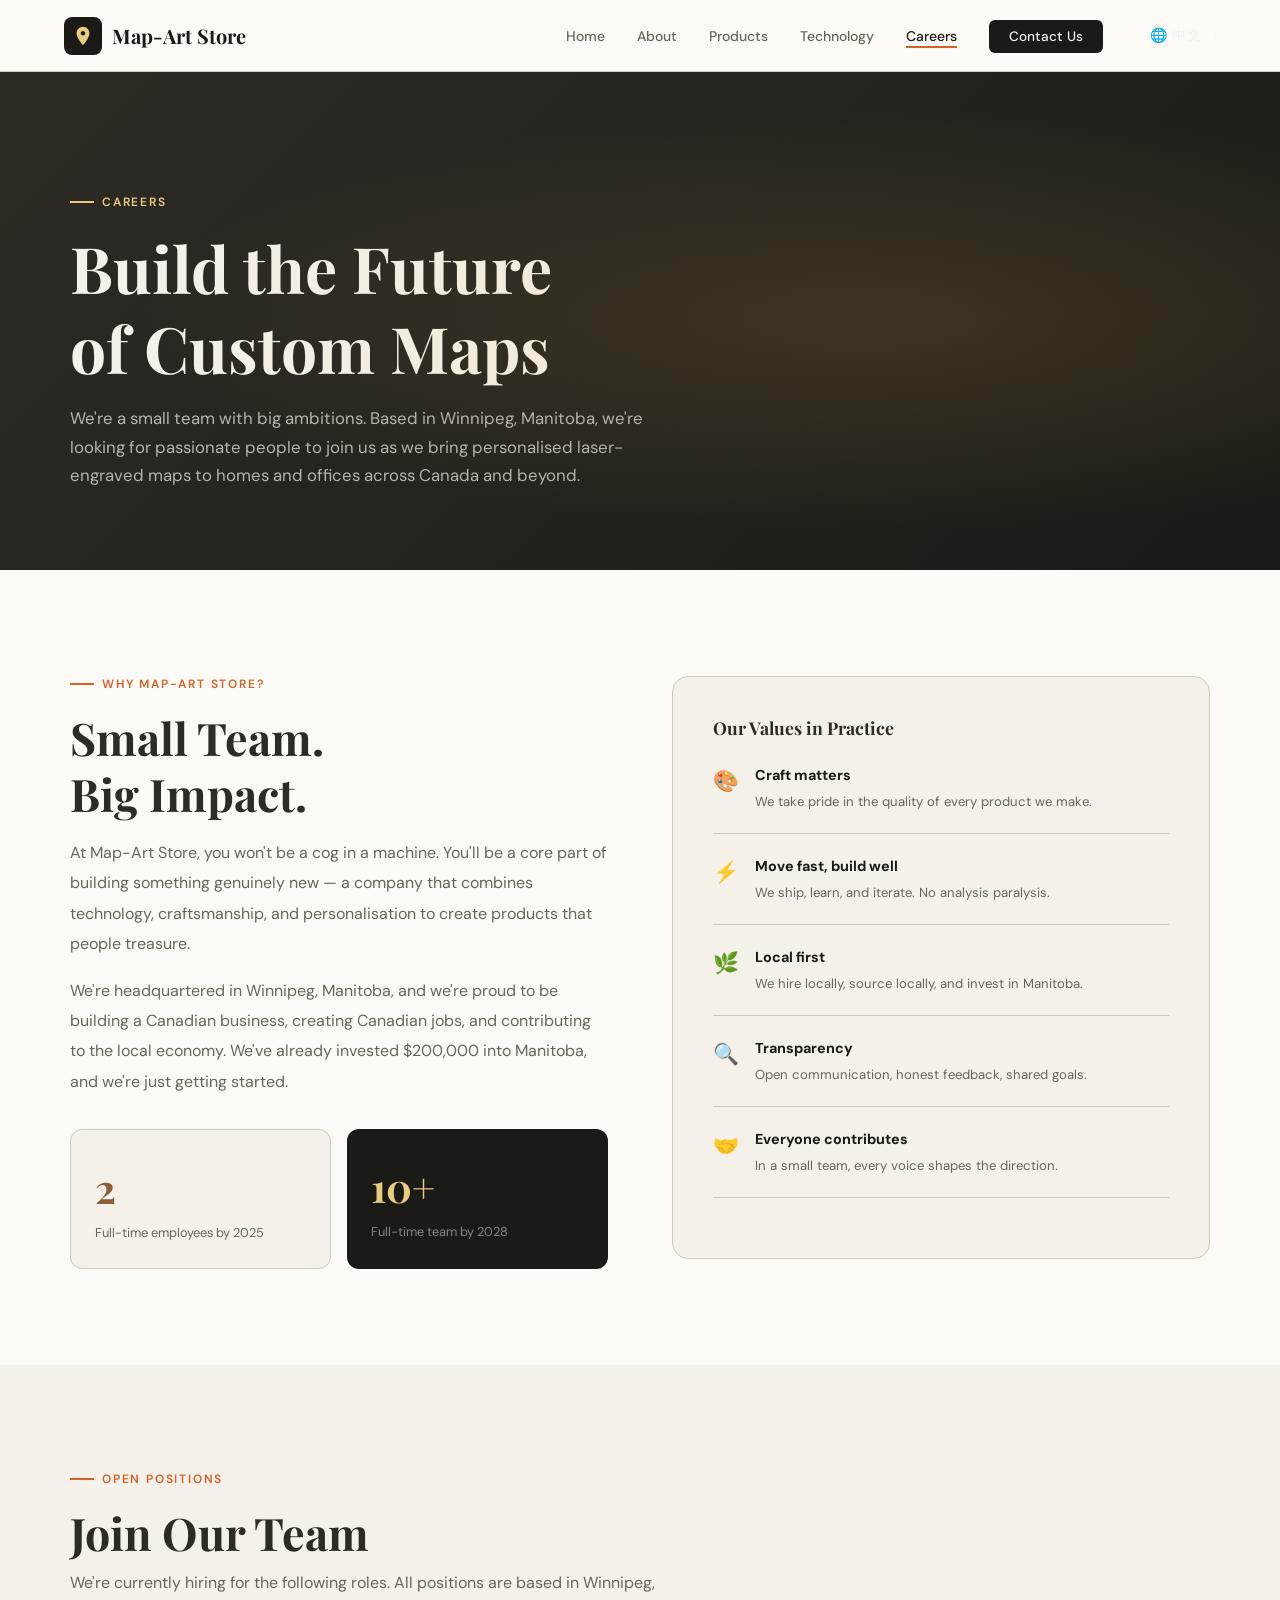
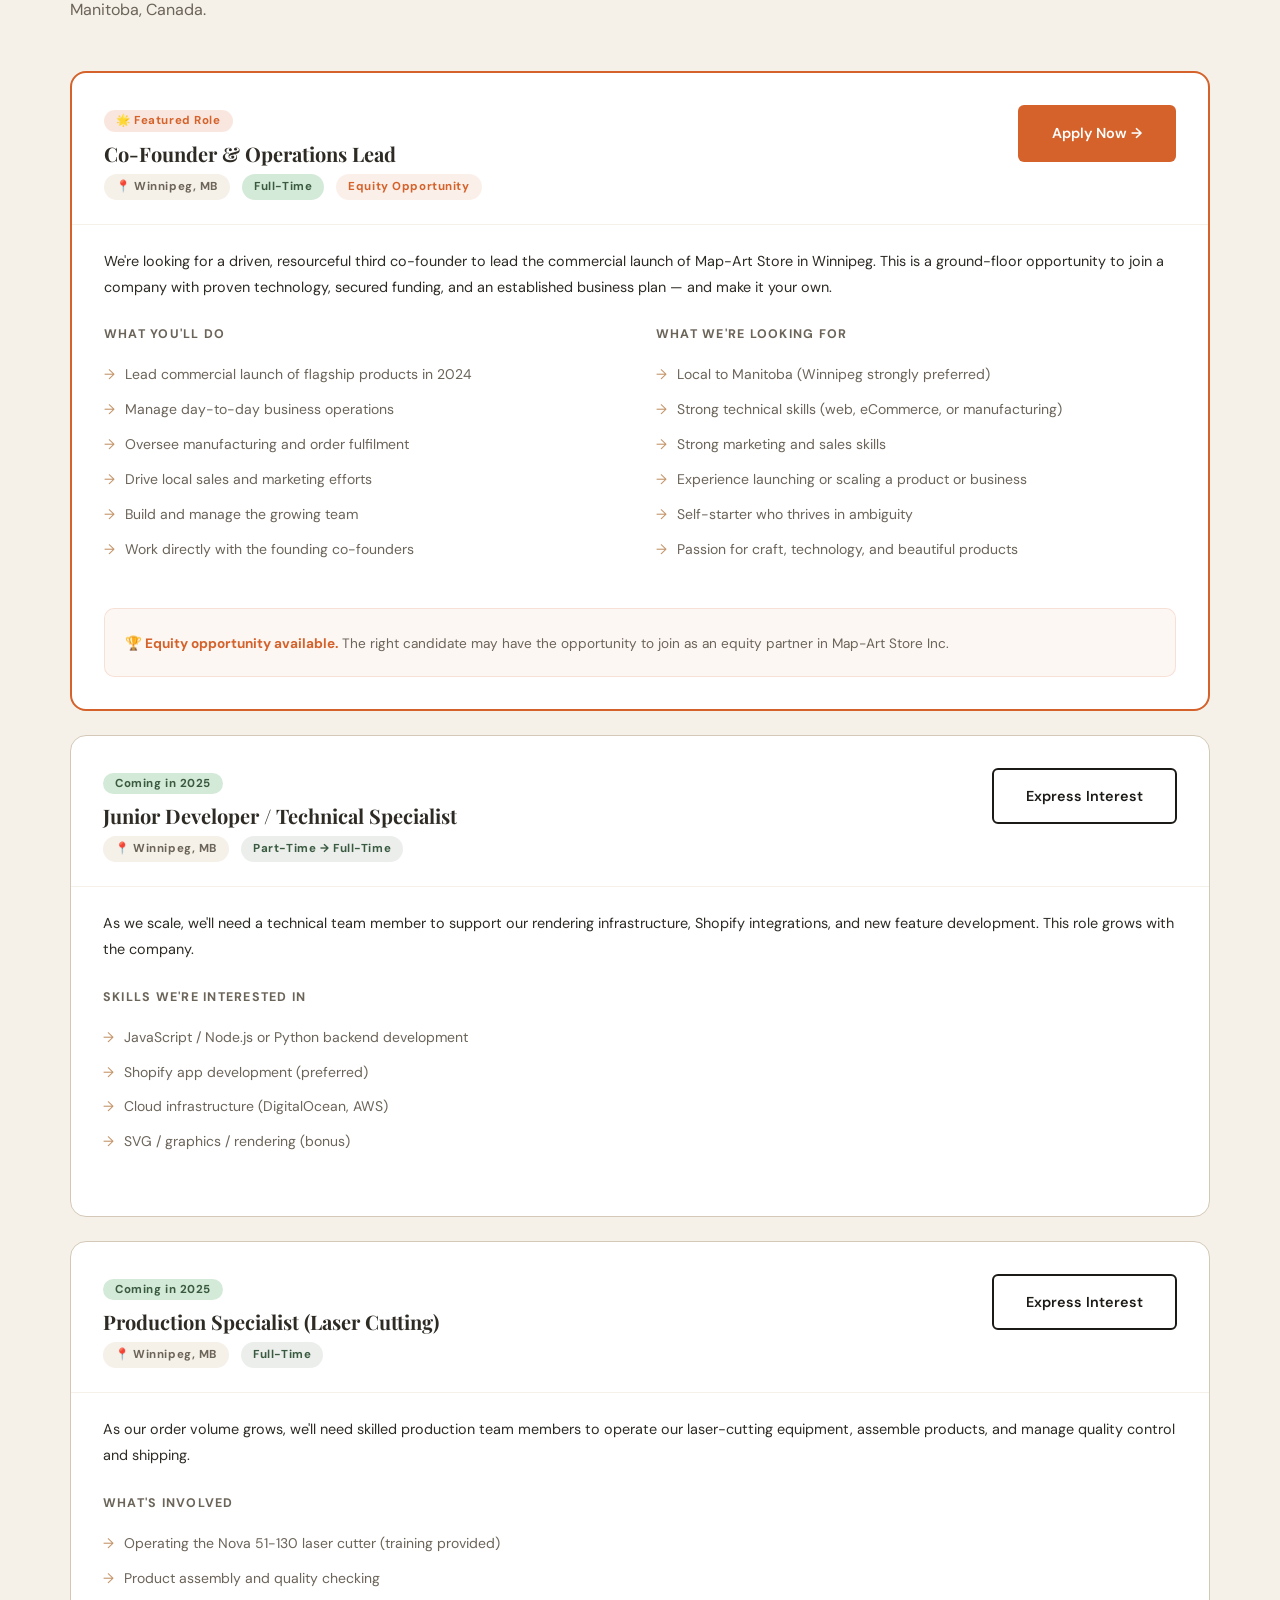
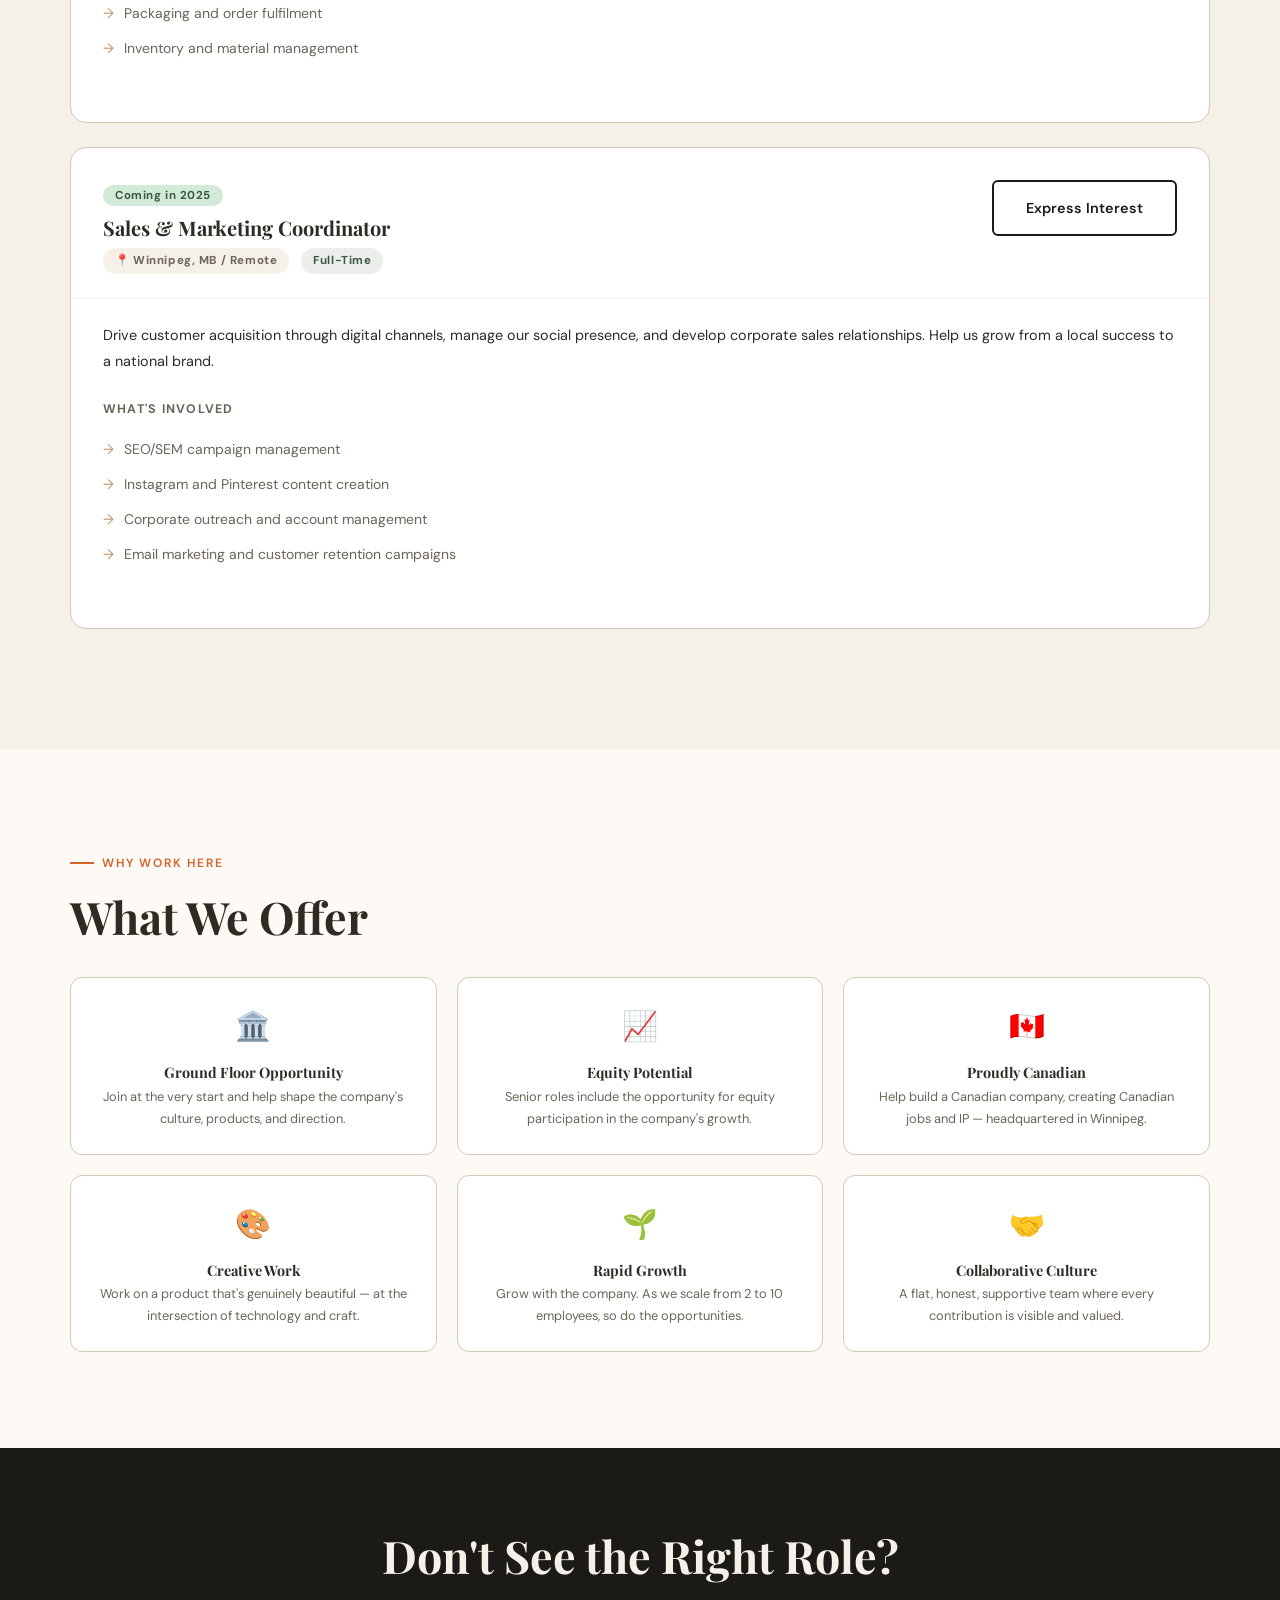
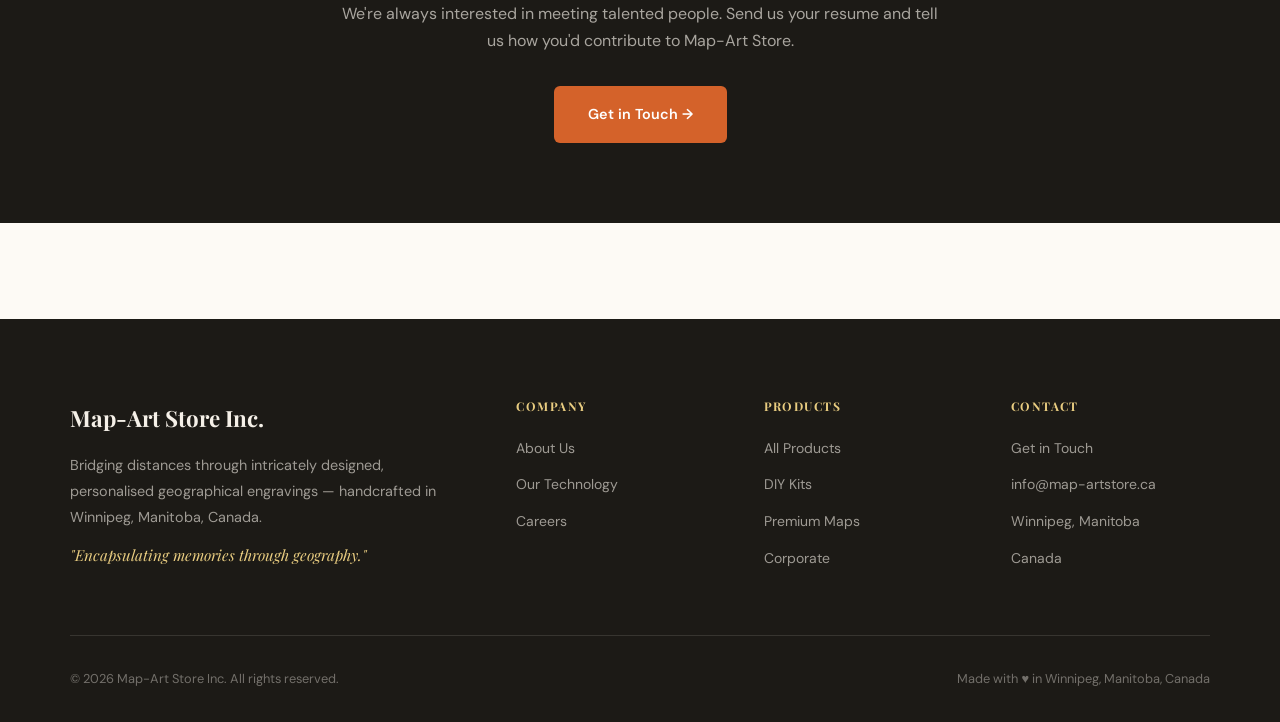
==== careers.html @ 9a0d6023 "first commit" ====
<!DOCTYPE html>
<html lang="en">
<head>
<meta charset="UTF-8">
<meta name="viewport" content="width=device-width, initial-scale=1.0">
<title>Careers — Map-Art Store Inc.</title>
<link rel="stylesheet" href="css/style.css">
<style>
.job-card { background: white; border-radius: 16px; border: 1px solid var(--border); margin-bottom: 1.5rem; overflow: hidden; }
.job-card-header { padding: 2rem 2rem 1.5rem; display: flex; justify-content: space-between; align-items: flex-start; gap: 1rem; flex-wrap: wrap; }
.job-card-header h3 { font-size: 1.25rem; margin-bottom: 0.3rem; }
.job-meta { display: flex; gap: 0.75rem; flex-wrap: wrap; margin-top: 0.5rem; }
.job-tag { font-size: 0.72rem; font-weight: 700; padding: 0.2rem 0.75rem; border-radius: 100px; letter-spacing: 0.05em; }
.job-tag-featured { background: rgba(212,98,42,0.15); color: var(--accent); }
.job-tag-loc { background: var(--cream); color: var(--text-muted); }
.job-tag-type { background: #D4EAD8; color: var(--green); }
.job-card-body { padding: 0 2rem 2rem; border-top: 1px solid var(--cream); padding-top: 1.5rem; }
.job-section-title { font-size: 0.78rem; font-weight: 700; text-transform: uppercase; letter-spacing: 0.1em; color: var(--text-muted); margin-bottom: 0.75rem; }
.job-list { list-style: none; margin-bottom: 1.5rem; }
.job-list li { font-size: 0.875rem; padding: 0.35rem 0; color: var(--text-muted); display: flex; gap: 0.6rem; }
.job-list li::before { content: '→'; color: var(--wood-light); flex-shrink: 0; }

.perks-grid { display: grid; grid-template-columns: repeat(3, 1fr); gap: 1.25rem; margin-top: 2rem; }
.perk-card { background: white; border-radius: 12px; padding: 1.5rem; border: 1px solid var(--border); text-align: center; }
.perk-icon { font-size: 1.8rem; margin-bottom: 0.75rem; }
.perk-card h4 { font-size: 0.9rem; margin-bottom: 0.3rem; }
.perk-card p { font-size: 0.8rem; }

@media (max-width: 900px) { .perks-grid { grid-template-columns: 1fr 1fr; } }
@media (max-width: 560px) { .perks-grid { grid-template-columns: 1fr; } .job-card-header { flex-direction: column; } }
</style>
</head>
<body>
<div class="page-wrapper">
<nav class="nav" id="mainNav">
  <a href="index.html" class="nav-logo">
    <div class="nav-logo-icon">
      <svg viewBox="0 0 24 24" xmlns="http://www.w3.org/2000/svg">
        <path d="M12 2C8.13 2 5 5.13 5 9c0 5.25 7 13 7 13s7-7.75 7-13c0-3.87-3.13-7-7-7zm0 9.5c-1.38 0-2.5-1.12-2.5-2.5s1.12-2.5 2.5-2.5 2.5 1.12 2.5 2.5-1.12 2.5-2.5 2.5z"/>
      </svg>
    </div>
    Map-Art Store
  </a>

  <button class="hamburger" id="hamburger" aria-label="Menu">
    <span></span><span></span><span></span>
  </button>

  <ul class="nav-links" id="navLinks">
    <li><a href="index.html">Home</a></li>
    <li><a href="about.html">About</a></li>
    <li><a href="products.html">Products</a></li>
    <li><a href="technology.html">Technology</a></li>
    <li><a href="careers.html" class="active">Careers</a></li>
    <li><a href="contact.html" class="nav-cta">Contact Us</a></li>
    <li><a href="careers_zh.html" class="lang-switch" title="切换中文">🌐 中文</a></li>
  </ul>
</nav>

<script src="js/main.js"></script>

<div class="page-hero" style="background:linear-gradient(135deg,#2E2B25 0%, #1C1A16 100%)">
  <div class="container">
    <div class="section-label">Careers</div>
    <h1>Build the Future<br>of Custom Maps</h1>
    <p>We're a small team with big ambitions. Based in Winnipeg, Manitoba, we're looking for passionate people to join us as we bring personalised laser-engraved maps to homes and offices across Canada and beyond.</p>
  </div>
</div>

<!-- CULTURE -->
<section class="section">
  <div class="container">
    <div style="display:grid;grid-template-columns:1fr 1fr;gap:4rem;align-items:center">
      <div>
        <div class="section-label">Why Map-Art Store?</div>
        <h2>Small Team.<br>Big Impact.</h2>
        <p style="margin-top:1rem;line-height:1.9">At Map-Art Store, you won't be a cog in a machine. You'll be a core part of building something genuinely new — a company that combines technology, craftsmanship, and personalisation to create products that people treasure.</p>
        <p style="margin-top:1rem;line-height:1.9">We're headquartered in Winnipeg, Manitoba, and we're proud to be building a Canadian business, creating Canadian jobs, and contributing to the local economy. We've already invested $200,000 into Manitoba, and we're just getting started.</p>
        <div style="margin-top:2rem;display:grid;grid-template-columns:1fr 1fr;gap:1rem">
          <div style="background:var(--cream);padding:1.5rem;border-radius:12px;border:1px solid var(--border)">
            <div style="font-family:'Playfair Display',serif;font-size:2.5rem;font-weight:700;color:var(--wood)">2</div>
            <div style="font-size:.8rem;color:var(--text-muted)">Full-time employees by 2025</div>
          </div>
          <div style="background:var(--dark);padding:1.5rem;border-radius:12px">
            <div style="font-family:'Playfair Display',serif;font-size:2.5rem;font-weight:700;color:var(--gold-light)">10+</div>
            <div style="font-size:.8rem;color:rgba(245,240,232,0.5)">Full-time team by 2028</div>
          </div>
        </div>
      </div>
      <div>
        <div style="background:var(--cream);border-radius:16px;padding:2.5rem;border:1px solid var(--border)">
          <h3 style="font-size:1.1rem;margin-bottom:1.5rem">Our Values in Practice</h3>
          
          <div style="display:flex;gap:1rem;margin-bottom:1.25rem;padding-bottom:1.25rem;border-bottom:1px solid var(--border)">
            <span style="font-size:1.3rem;flex-shrink:0">🎨</span>
            <div>
              <div style="font-weight:700;font-size:.9rem;color:var(--dark);margin-bottom:.2rem">Craft matters</div>
              <div style="font-size:.82rem;color:var(--text-muted)">We take pride in the quality of every product we make.</div>
            </div>
          </div>
          
          <div style="display:flex;gap:1rem;margin-bottom:1.25rem;padding-bottom:1.25rem;border-bottom:1px solid var(--border)">
            <span style="font-size:1.3rem;flex-shrink:0">⚡</span>
            <div>
              <div style="font-weight:700;font-size:.9rem;color:var(--dark);margin-bottom:.2rem">Move fast, build well</div>
              <div style="font-size:.82rem;color:var(--text-muted)">We ship, learn, and iterate. No analysis paralysis.</div>
            </div>
          </div>
          
          <div style="display:flex;gap:1rem;margin-bottom:1.25rem;padding-bottom:1.25rem;border-bottom:1px solid var(--border)">
            <span style="font-size:1.3rem;flex-shrink:0">🌿</span>
            <div>
              <div style="font-weight:700;font-size:.9rem;color:var(--dark);margin-bottom:.2rem">Local first</div>
              <div style="font-size:.82rem;color:var(--text-muted)">We hire locally, source locally, and invest in Manitoba.</div>
            </div>
          </div>
          
          <div style="display:flex;gap:1rem;margin-bottom:1.25rem;padding-bottom:1.25rem;border-bottom:1px solid var(--border)">
            <span style="font-size:1.3rem;flex-shrink:0">🔍</span>
            <div>
              <div style="font-weight:700;font-size:.9rem;color:var(--dark);margin-bottom:.2rem">Transparency</div>
              <div style="font-size:.82rem;color:var(--text-muted)">Open communication, honest feedback, shared goals.</div>
            </div>
          </div>
          
          <div style="display:flex;gap:1rem;margin-bottom:1.25rem;padding-bottom:1.25rem;border-bottom:1px solid var(--border)">
            <span style="font-size:1.3rem;flex-shrink:0">🤝</span>
            <div>
              <div style="font-weight:700;font-size:.9rem;color:var(--dark);margin-bottom:.2rem">Everyone contributes</div>
              <div style="font-size:.82rem;color:var(--text-muted)">In a small team, every voice shapes the direction.</div>
            </div>
          </div>
          
        </div>
      </div>
    </div>
  </div>
</section>

<!-- OPEN ROLES -->
<section class="section" style="background:var(--cream)">
  <div class="container">
    <div class="section-label">Open Positions</div>
    <h2>Join Our Team</h2>
    <p style="margin-top:.5rem;max-width:600px">We're currently hiring for the following roles. All positions are based in Winnipeg, Manitoba, Canada.</p>

    <div style="margin-top:3rem">

      <!-- FEATURED ROLE -->
      <div class="job-card" style="border-color:var(--accent);border-width:2px">
        <div class="job-card-header">
          <div>
            <span class="job-tag job-tag-featured">🌟 Featured Role</span>
            <h3 style="margin-top:.5rem">Co-Founder &amp; Operations Lead</h3>
            <div class="job-meta">
              <span class="job-tag job-tag-loc">📍 Winnipeg, MB</span>
              <span class="job-tag job-tag-type">Full-Time</span>
              <span class="job-tag" style="background:rgba(212,98,42,0.1);color:var(--accent)">Equity Opportunity</span>
            </div>
          </div>
          <a href="contact.html?subject=cofounder" class="btn btn-accent" style="white-space:nowrap">Apply Now →</a>
        </div>
        <div class="job-card-body">
          <p style="font-size:.9rem;line-height:1.8;margin-bottom:1.5rem;color:var(--text)">We're looking for a driven, resourceful third co-founder to lead the commercial launch of Map-Art Store in Winnipeg. This is a ground-floor opportunity to join a company with proven technology, secured funding, and an established business plan — and make it your own.</p>
          <div style="display:grid;grid-template-columns:1fr 1fr;gap:2rem">
            <div>
              <div class="job-section-title">What You'll Do</div>
              <ul class="job-list">
                <li>Lead commercial launch of flagship products in 2024</li>
                <li>Manage day-to-day business operations</li>
                <li>Oversee manufacturing and order fulfilment</li>
                <li>Drive local sales and marketing efforts</li>
                <li>Build and manage the growing team</li>
                <li>Work directly with the founding co-founders</li>
              </ul>
            </div>
            <div>
              <div class="job-section-title">What We're Looking For</div>
              <ul class="job-list">
                <li>Local to Manitoba (Winnipeg strongly preferred)</li>
                <li>Strong technical skills (web, eCommerce, or manufacturing)</li>
                <li>Strong marketing and sales skills</li>
                <li>Experience launching or scaling a product or business</li>
                <li>Self-starter who thrives in ambiguity</li>
                <li>Passion for craft, technology, and beautiful products</li>
              </ul>
            </div>
          </div>
          <div style="background:rgba(212,98,42,0.05);border-radius:10px;padding:1.25rem;margin-top:1rem;border:1px solid rgba(212,98,42,0.15)">
            <strong style="font-size:.85rem;color:var(--accent)">🏆 Equity opportunity available.</strong>
            <span style="font-size:.85rem;color:var(--text-muted)"> The right candidate may have the opportunity to join as an equity partner in Map-Art Store Inc.</span>
          </div>
        </div>
      </div>

      <!-- DEVELOPER ROLE -->
      <div class="job-card">
        <div class="job-card-header">
          <div>
            <span class="job-tag job-tag-type">Coming in 2025</span>
            <h3 style="margin-top:.5rem">Junior Developer / Technical Specialist</h3>
            <div class="job-meta">
              <span class="job-tag job-tag-loc">📍 Winnipeg, MB</span>
              <span class="job-tag" style="background:rgba(58,90,64,0.1);color:var(--green)">Part-Time → Full-Time</span>
            </div>
          </div>
          <a href="contact.html?subject=developer" class="btn btn-outline">Express Interest</a>
        </div>
        <div class="job-card-body">
          <p style="font-size:.9rem;line-height:1.8;margin-bottom:1.5rem;color:var(--text)">As we scale, we'll need a technical team member to support our rendering infrastructure, Shopify integrations, and new feature development. This role grows with the company.</p>
          <div class="job-section-title">Skills We're Interested In</div>
          <ul class="job-list">
            <li>JavaScript / Node.js or Python backend development</li>
            <li>Shopify app development (preferred)</li>
            <li>Cloud infrastructure (DigitalOcean, AWS)</li>
            <li>SVG / graphics / rendering (bonus)</li>
          </ul>
        </div>
      </div>

      <!-- PRODUCTION ROLE -->
      <div class="job-card">
        <div class="job-card-header">
          <div>
            <span class="job-tag job-tag-type">Coming in 2025</span>
            <h3 style="margin-top:.5rem">Production Specialist (Laser Cutting)</h3>
            <div class="job-meta">
              <span class="job-tag job-tag-loc">📍 Winnipeg, MB</span>
              <span class="job-tag" style="background:rgba(58,90,64,0.1);color:var(--green)">Full-Time</span>
            </div>
          </div>
          <a href="contact.html?subject=production" class="btn btn-outline">Express Interest</a>
        </div>
        <div class="job-card-body">
          <p style="font-size:.9rem;line-height:1.8;margin-bottom:1.5rem;color:var(--text)">As our order volume grows, we'll need skilled production team members to operate our laser-cutting equipment, assemble products, and manage quality control and shipping.</p>
          <div class="job-section-title">What's Involved</div>
          <ul class="job-list">
            <li>Operating the Nova 51-130 laser cutter (training provided)</li>
            <li>Product assembly and quality checking</li>
            <li>Packaging and order fulfilment</li>
            <li>Inventory and material management</li>
          </ul>
        </div>
      </div>

      <!-- SALES & MARKETING -->
      <div class="job-card">
        <div class="job-card-header">
          <div>
            <span class="job-tag job-tag-type">Coming in 2025</span>
            <h3 style="margin-top:.5rem">Sales &amp; Marketing Coordinator</h3>
            <div class="job-meta">
              <span class="job-tag job-tag-loc">📍 Winnipeg, MB / Remote</span>
              <span class="job-tag" style="background:rgba(58,90,64,0.1);color:var(--green)">Full-Time</span>
            </div>
          </div>
          <a href="contact.html?subject=marketing" class="btn btn-outline">Express Interest</a>
        </div>
        <div class="job-card-body">
          <p style="font-size:.9rem;line-height:1.8;margin-bottom:1.5rem;color:var(--text)">Drive customer acquisition through digital channels, manage our social presence, and develop corporate sales relationships. Help us grow from a local success to a national brand.</p>
          <div class="job-section-title">What's Involved</div>
          <ul class="job-list">
            <li>SEO/SEM campaign management</li>
            <li>Instagram and Pinterest content creation</li>
            <li>Corporate outreach and account management</li>
            <li>Email marketing and customer retention campaigns</li>
          </ul>
        </div>
      </div>

    </div>
  </div>
</section>

<!-- PERKS -->
<section class="section">
  <div class="container">
    <div class="section-label">Why Work Here</div>
    <h2>What We Offer</h2>
    <div class="perks-grid">
      <div class="perk-card"><div class="perk-icon">🏛️</div><h4>Ground Floor Opportunity</h4><p>Join at the very start and help shape the company's culture, products, and direction.</p></div>
      <div class="perk-card"><div class="perk-icon">📈</div><h4>Equity Potential</h4><p>Senior roles include the opportunity for equity participation in the company's growth.</p></div>
      <div class="perk-card"><div class="perk-icon">🇨🇦</div><h4>Proudly Canadian</h4><p>Help build a Canadian company, creating Canadian jobs and IP — headquartered in Winnipeg.</p></div>
      <div class="perk-card"><div class="perk-icon">🎨</div><h4>Creative Work</h4><p>Work on a product that's genuinely beautiful — at the intersection of technology and craft.</p></div>
      <div class="perk-card"><div class="perk-icon">🌱</div><h4>Rapid Growth</h4><p>Grow with the company. As we scale from 2 to 10 employees, so do the opportunities.</p></div>
      <div class="perk-card"><div class="perk-icon">🤝</div><h4>Collaborative Culture</h4><p>A flat, honest, supportive team where every contribution is visible and valued.</p></div>
    </div>
  </div>
</section>

<div style="background:var(--dark);padding:5rem 5%;text-align:center">
  <div class="container" style="max-width:600px">
    <h2 style="color:var(--cream)">Don't See the Right Role?</h2>
    <p style="color:rgba(245,240,232,0.65);margin:1rem 0 2rem">We're always interested in meeting talented people. Send us your resume and tell us how you'd contribute to Map-Art Store.</p>
    <a href="contact.html?subject=general" class="btn btn-accent">Get in Touch →</a>
  </div>
</div>

<footer class="footer">
  <div class="container">
    <div class="footer-grid">
      <div class="footer-brand">
        <div style="font-family:'Playfair Display',serif;font-size:1.4rem;font-weight:700;color:var(--cream)">Map-Art Store Inc.</div>
        <p>Bridging distances through intricately designed, personalised geographical engravings &mdash; handcrafted in Winnipeg, Manitoba, Canada.</p>
        <p class="tagline">"Encapsulating memories through geography."</p>
      </div>
      <div class="footer-col">
        <h4>Company</h4>
        <ul>
          <li><a href="about.html">About Us</a></li>
          <li><a href="technology.html">Our Technology</a></li>
          <li><a href="careers.html">Careers</a></li>
        </ul>
      </div>
      <div class="footer-col">
        <h4>Products</h4>
        <ul>
          <li><a href="products.html">All Products</a></li>
          <li><a href="products.html#diy">DIY Kits</a></li>
          <li><a href="products.html#premium">Premium Maps</a></li>
          <li><a href="products.html#corporate">Corporate</a></li>
        </ul>
      </div>
      <div class="footer-col">
        <h4>Contact</h4>
        <ul>
          <li><a href="contact.html">Get in Touch</a></li>
          <li><a href="mailto:info@map-artstore.ca">info@map-artstore.ca</a></li>
          <li><a href="#">Winnipeg, Manitoba</a></li>
          <li><a href="#">Canada</a></li>
        </ul>
      </div>
    </div>
    <div class="footer-bottom">
      <p>&copy; 2026 Map-Art Store Inc. All rights reserved.</p>
      <p>Made with ♥ in Winnipeg, Manitoba, Canada</p>
    </div>
  </div>
</footer>
</div>
</body>
</html>
---- css/style.css ----
/* ===== MAP-ART STORE INC. — GLOBAL STYLES ===== */

@import url('https://fonts.googleapis.com/css2?family=Playfair+Display:ital,wght@0,400;0,600;0,700;1,400&family=DM+Sans:wght@300;400;500;600&display=swap');

:root {
  --cream: #F5F0E8;
  --warm-white: #FDFAF5;
  --dark: #1C1A16;
  --charcoal: #2E2B25;
  --wood: #8B5E3C;
  --wood-light: #C4956A;
  --wood-pale: #E8D5BC;
  --accent: #D4622A;
  --accent-light: #F08B5E;
  --gold: #C9A84C;
  --gold-light: #E8CC80;
  --green: #3A5A40;
  --text: #2E2B25;
  --text-muted: #6B6459;
  --border: #D4C9B8;
  --shadow: rgba(44, 36, 24, 0.12);
  --shadow-strong: rgba(44, 36, 24, 0.25);
}

*, *::before, *::after { box-sizing: border-box; margin: 0; padding: 0; }

html { scroll-behavior: smooth; }

body {
  font-family: 'DM Sans', sans-serif;
  background: var(--warm-white);
  color: var(--text);
  line-height: 1.7;
  overflow-x: hidden;
}

/* ===== TYPOGRAPHY ===== */
h1, h2, h3, h4 { font-family: 'Playfair Display', serif; line-height: 1.25; }
h1 { font-size: clamp(2.2rem, 5vw, 4rem); }
h2 { font-size: clamp(1.8rem, 3.5vw, 2.8rem); }
h3 { font-size: clamp(1.3rem, 2.5vw, 1.8rem); }
h4 { font-size: 1.2rem; }
p { color: var(--text-muted); }
a { color: inherit; text-decoration: none; }

/* ===== NAV ===== */
.nav {
  position: fixed; top: 0; left: 0; right: 0; z-index: 1000;
  padding: 0 5%;
  display: flex; align-items: center; justify-content: space-between;
  height: 72px;
  background: rgba(253, 250, 245, 0.92);
  backdrop-filter: blur(16px);
  border-bottom: 1px solid var(--border);
  transition: box-shadow 0.3s;
}
.nav.scrolled { box-shadow: 0 2px 30px var(--shadow); }

.nav-logo {
  display: flex; align-items: center; gap: 10px;
  font-family: 'Playfair Display', serif;
  font-size: 1.25rem; font-weight: 700; color: var(--dark);
}
.nav-logo-icon {
  width: 38px; height: 38px;
  background: var(--dark);
  border-radius: 8px;
  display: flex; align-items: center; justify-content: center;
}
.nav-logo-icon svg { width: 22px; height: 22px; fill: var(--gold-light); }

.nav-links {
  display: flex; align-items: center; gap: 2rem;
  list-style: none;
}
.nav-links a {
  font-size: 0.875rem; font-weight: 500; color: var(--text-muted);
  transition: color 0.2s; position: relative;
}
.nav-links a::after {
  content: ''; position: absolute; bottom: -3px; left: 0; right: 0;
  height: 2px; background: var(--accent);
  transform: scaleX(0); transition: transform 0.25s;
}
.nav-links a:hover, .nav-links a.active { color: var(--dark); }
.nav-links a:hover::after, .nav-links a.active::after { transform: scaleX(1); }

.nav-cta {
  background: var(--dark); color: var(--cream) !important;
  padding: 0.5rem 1.25rem; border-radius: 6px;
  font-size: 0.85rem !important; font-weight: 500 !important;
  transition: background 0.2s, transform 0.15s !important;
}
.nav-cta:hover { background: var(--accent) !important; transform: translateY(-1px); }
.nav-cta::after { display: none !important; }

.hamburger {
  display: none; flex-direction: column; gap: 5px;
  cursor: pointer; padding: 4px; background: none; border: none;
}
.hamburger span {
  width: 24px; height: 2px; background: var(--dark); transition: 0.3s; display: block;
}
.hamburger.open span:nth-child(1) { transform: translateY(7px) rotate(45deg); }
.hamburger.open span:nth-child(2) { opacity: 0; }
.hamburger.open span:nth-child(3) { transform: translateY(-7px) rotate(-45deg); }

@media (max-width: 768px) {
  .hamburger { display: flex; }
  .nav-links {
    display: none; position: fixed; top: 72px; left: 0; right: 0;
    flex-direction: column; gap: 0;
    background: var(--warm-white);
    border-bottom: 1px solid var(--border);
    padding: 1rem 0;
    box-shadow: 0 10px 30px var(--shadow);
  }
  .nav-links.open { display: flex; }
  .nav-links li { width: 100%; text-align: center; padding: 0.75rem 5%; }
  .nav-links a { font-size: 1rem !important; }
  .nav-cta { display: inline-block; margin: 0.5rem 0; }
}

/* ===== FOOTER ===== */
.footer {
  background: var(--dark);
  color: var(--cream);
  padding: 5rem 5% 2rem;
  margin-top: 6rem;
}
.footer-grid {
  display: grid; grid-template-columns: 2fr 1fr 1fr 1fr;
  gap: 3rem; margin-bottom: 4rem;
}
.footer-brand p { color: rgba(245,240,232,0.6); font-size: 0.9rem; margin-top: 1rem; line-height: 1.8; }
.footer-brand .tagline { font-family: 'Playfair Display', serif; font-style: italic; font-size: 0.95rem; color: var(--gold-light); margin-top: 0.75rem; }
.footer-col h4 { font-size: 0.75rem; letter-spacing: 0.12em; text-transform: uppercase; color: var(--gold-light); margin-bottom: 1.25rem; }
.footer-col ul { list-style: none; }
.footer-col ul li + li { margin-top: 0.6rem; }
.footer-col ul a { color: rgba(245,240,232,0.6); font-size: 0.875rem; transition: color 0.2s; }
.footer-col ul a:hover { color: var(--cream); }
.footer-bottom {
  border-top: 1px solid rgba(245,240,232,0.12);
  padding-top: 2rem;
  display: flex; justify-content: space-between; align-items: center;
  flex-wrap: wrap; gap: 1rem;
}
.footer-bottom p { font-size: 0.8rem; color: rgba(245,240,232,0.4); }

@media (max-width: 900px) {
  .footer-grid { grid-template-columns: 1fr 1fr; }
}
@media (max-width: 560px) {
  .footer-grid { grid-template-columns: 1fr; }
  .footer-bottom { flex-direction: column; text-align: center; }
}

/* ===== SHARED COMPONENTS ===== */
.page-wrapper { padding-top: 72px; }

.section { padding: 6rem 5%; }
.section-sm { padding: 4rem 5%; }

.container { max-width: 1140px; margin: 0 auto; }

.section-label {
  display: inline-flex; align-items: center; gap: 0.5rem;
  font-size: 0.75rem; font-weight: 600; letter-spacing: 0.15em;
  text-transform: uppercase; color: var(--accent);
  margin-bottom: 1rem;
}
.section-label::before {
  content: ''; width: 24px; height: 2px; background: var(--accent);
}

.btn {
  display: inline-flex; align-items: center; gap: 0.5rem;
  padding: 0.875rem 2rem; border-radius: 6px;
  font-family: 'DM Sans', sans-serif; font-size: 0.9rem; font-weight: 600;
  cursor: pointer; transition: all 0.2s; border: 2px solid transparent;
}
.btn-dark {
  background: var(--dark); color: var(--cream);
}
.btn-dark:hover { background: var(--accent); transform: translateY(-2px); box-shadow: 0 8px 24px var(--shadow-strong); }
.btn-outline {
  background: transparent; color: var(--dark); border-color: var(--dark);
}
.btn-outline:hover { background: var(--dark); color: var(--cream); transform: translateY(-2px); }
.btn-accent {
  background: var(--accent); color: white;
}
.btn-accent:hover { background: #b8511f; transform: translateY(-2px); box-shadow: 0 8px 24px rgba(212,98,42,0.35); }

.card {
  background: white; border-radius: 16px;
  border: 1px solid var(--border);
  overflow: hidden;
  transition: transform 0.3s, box-shadow 0.3s;
}
.card:hover { transform: translateY(-6px); box-shadow: 0 20px 50px var(--shadow); }

.badge {
  display: inline-block; padding: 0.3rem 0.9rem;
  background: var(--wood-pale); color: var(--wood);
  font-size: 0.75rem; font-weight: 600; letter-spacing: 0.05em;
  border-radius: 100px;
}
.badge-green { background: #D4EAD8; color: var(--green); }
.badge-gold { background: #F5EDCC; color: #7A6020; }

/* ===== WOOD TEXTURE DIVIDER ===== */
.wood-divider {
  height: 4px;
  background: linear-gradient(90deg, var(--wood-pale), var(--wood-light), var(--wood), var(--wood-light), var(--wood-pale));
  border-radius: 2px;
}

/* ===== ANIMATIONS ===== */
@keyframes fadeUp {
  from { opacity: 0; transform: translateY(30px); }
  to { opacity: 1; transform: translateY(0); }
}
@keyframes fadeIn {
  from { opacity: 0; } to { opacity: 1; }
}
.fade-up { animation: fadeUp 0.7s ease both; }
.fade-up-2 { animation: fadeUp 0.7s ease 0.15s both; }
.fade-up-3 { animation: fadeUp 0.7s ease 0.3s both; }

/* ===== FORM STYLES ===== */
.form-group { margin-bottom: 1.5rem; }
.form-group label {
  display: block; font-size: 0.85rem; font-weight: 600;
  color: var(--text); margin-bottom: 0.5rem;
}
.form-group input, .form-group textarea, .form-group select {
  width: 100%; padding: 0.875rem 1.1rem;
  border: 1.5px solid var(--border); border-radius: 8px;
  font-family: 'DM Sans', sans-serif; font-size: 0.9rem;
  color: var(--text); background: white;
  transition: border-color 0.2s, box-shadow 0.2s;
  outline: none;
}
.form-group input:focus, .form-group textarea:focus, .form-group select:focus {
  border-color: var(--wood); box-shadow: 0 0 0 3px rgba(139,94,60,0.12);
}
.form-group textarea { resize: vertical; min-height: 130px; }

/* ===== PAGE HERO ===== */
.page-hero {
  background: var(--dark);
  color: var(--cream);
  padding: 7rem 5% 5rem;
  position: relative; overflow: hidden;
}
.page-hero::before {
  content: ''; position: absolute; inset: 0;
  background: radial-gradient(ellipse at 70% 50%, rgba(201,168,76,0.15) 0%, transparent 60%);
}
.page-hero .section-label { color: var(--gold-light); }
.page-hero .section-label::before { background: var(--gold-light); }
.page-hero h1 { color: var(--cream); max-width: 700px; }
.page-hero p { color: rgba(245,240,232,0.7); max-width: 600px; margin-top: 1rem; font-size: 1.05rem; }

/* Nav scroll effect */
.nav-scrolled { box-shadow: 0 2px 30px var(--shadow); }

/* Language switch button */
.lang-switch {
  display: inline-flex; align-items: center; gap: 0.3rem;
  font-size: 0.78rem; font-weight: 600; letter-spacing: 0.05em;
  padding: 0.35rem 0.85rem; border-radius: 100px;
  border: 1px solid rgba(245,240,232,0.25);
  color: var(--cream) !important;
  background: rgba(245,240,232,0.08);
  transition: background 0.2s, border-color 0.2s;
  white-space: nowrap;
}
.lang-switch:hover {
  background: rgba(201,168,76,0.2);
  border-color: var(--gold-light);
  color: var(--gold-light) !important;
  text-decoration: none;
}
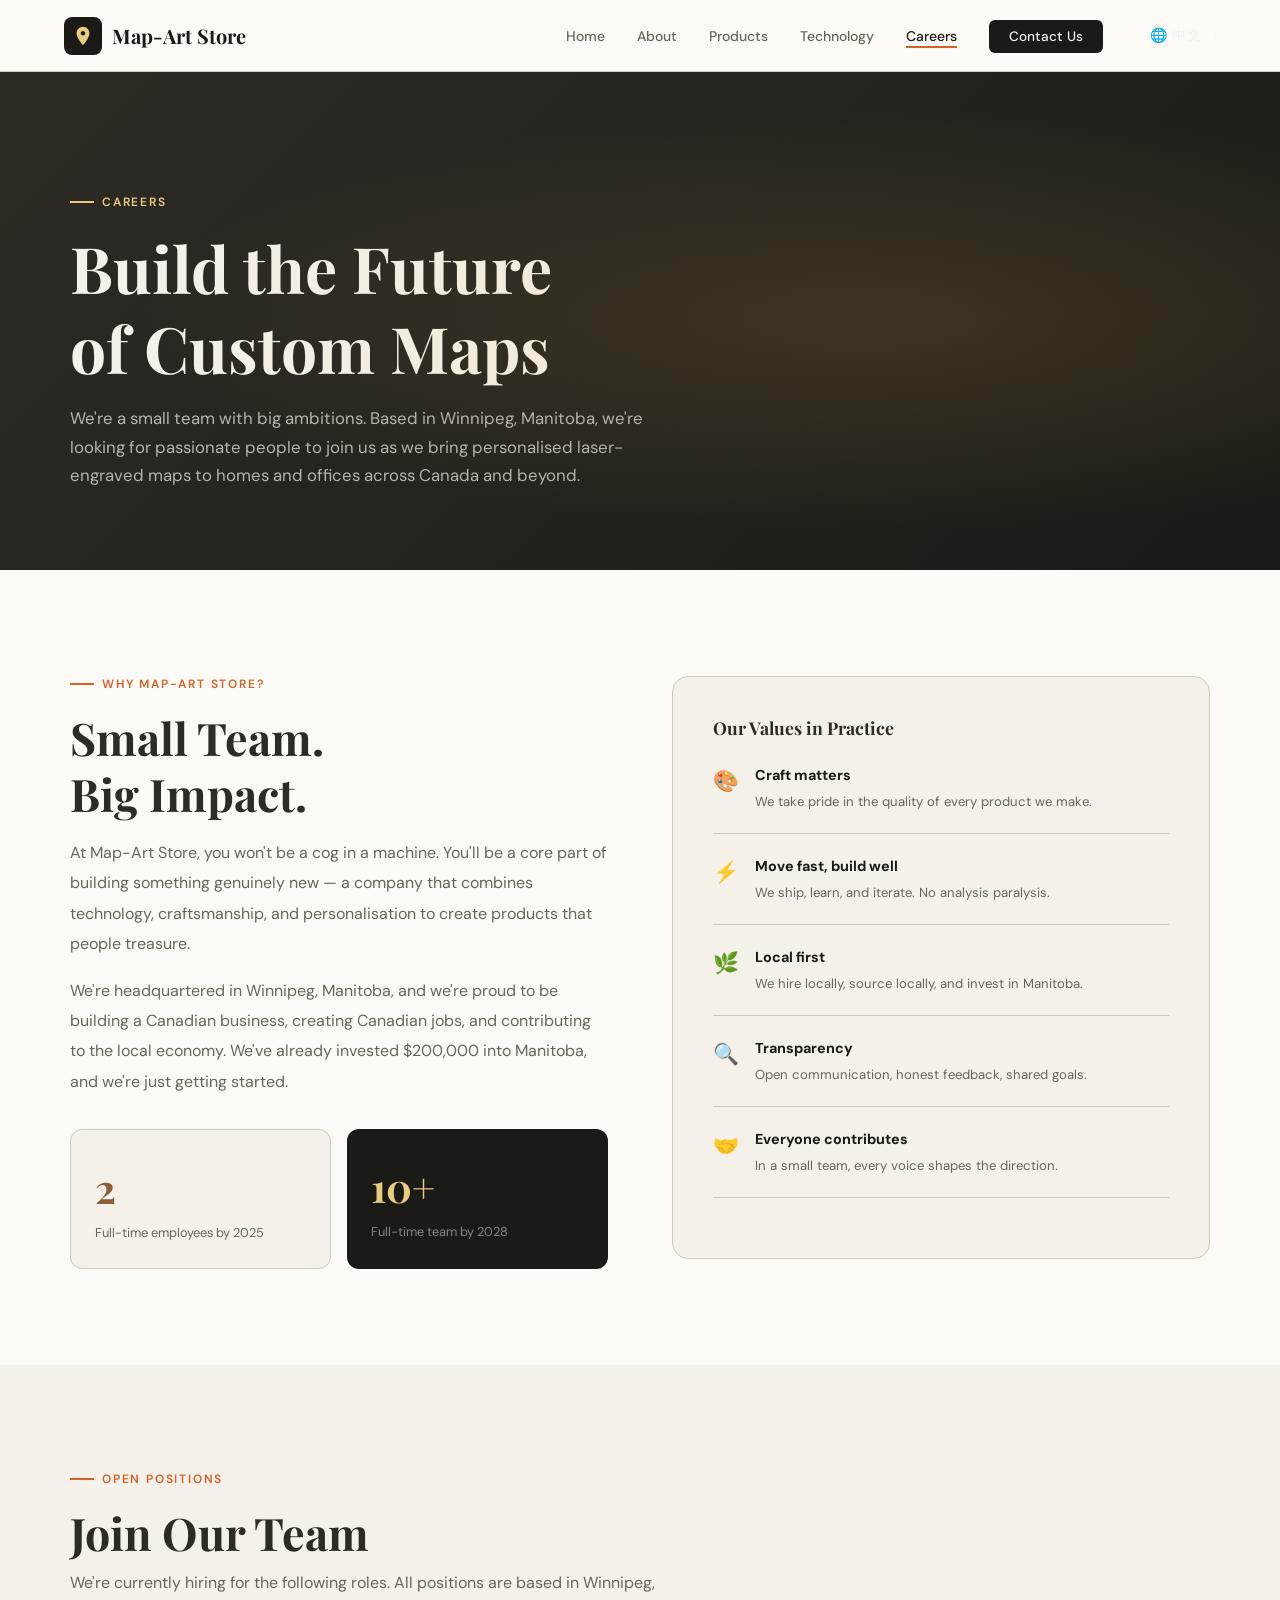
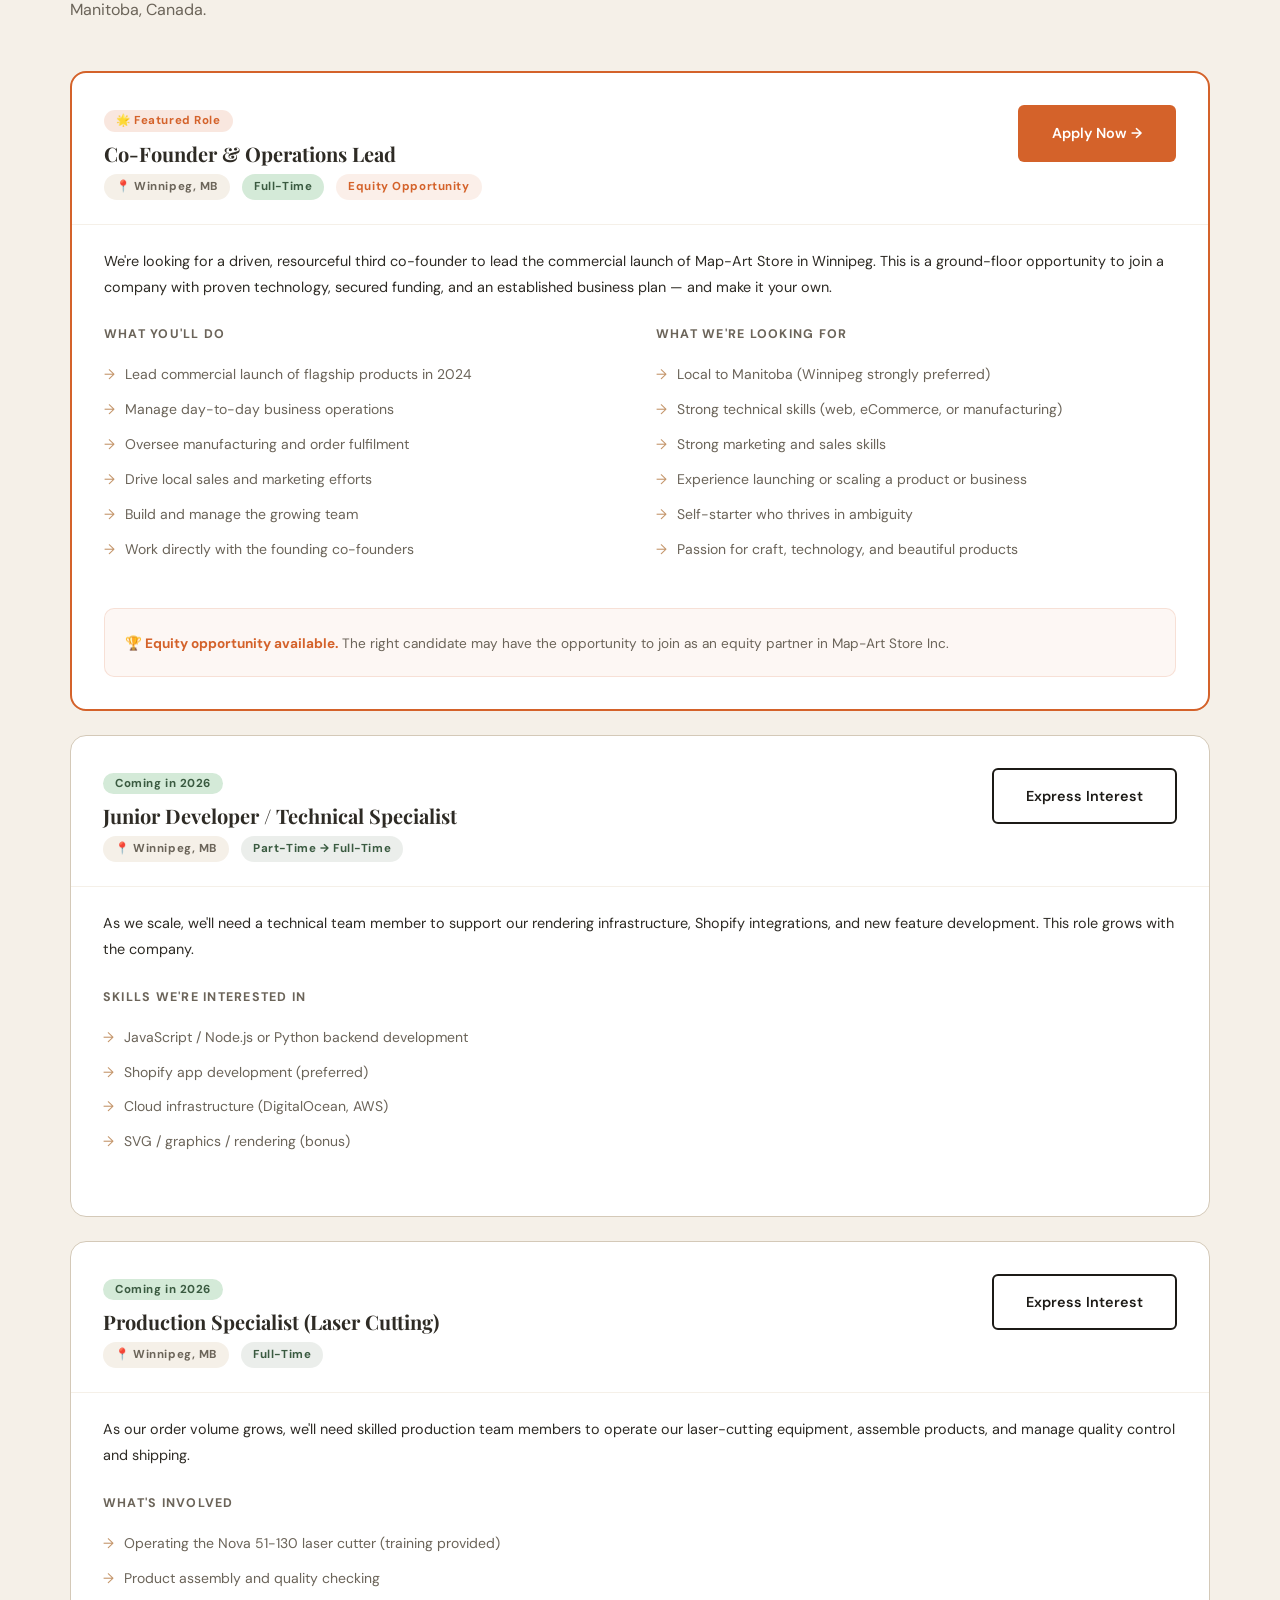
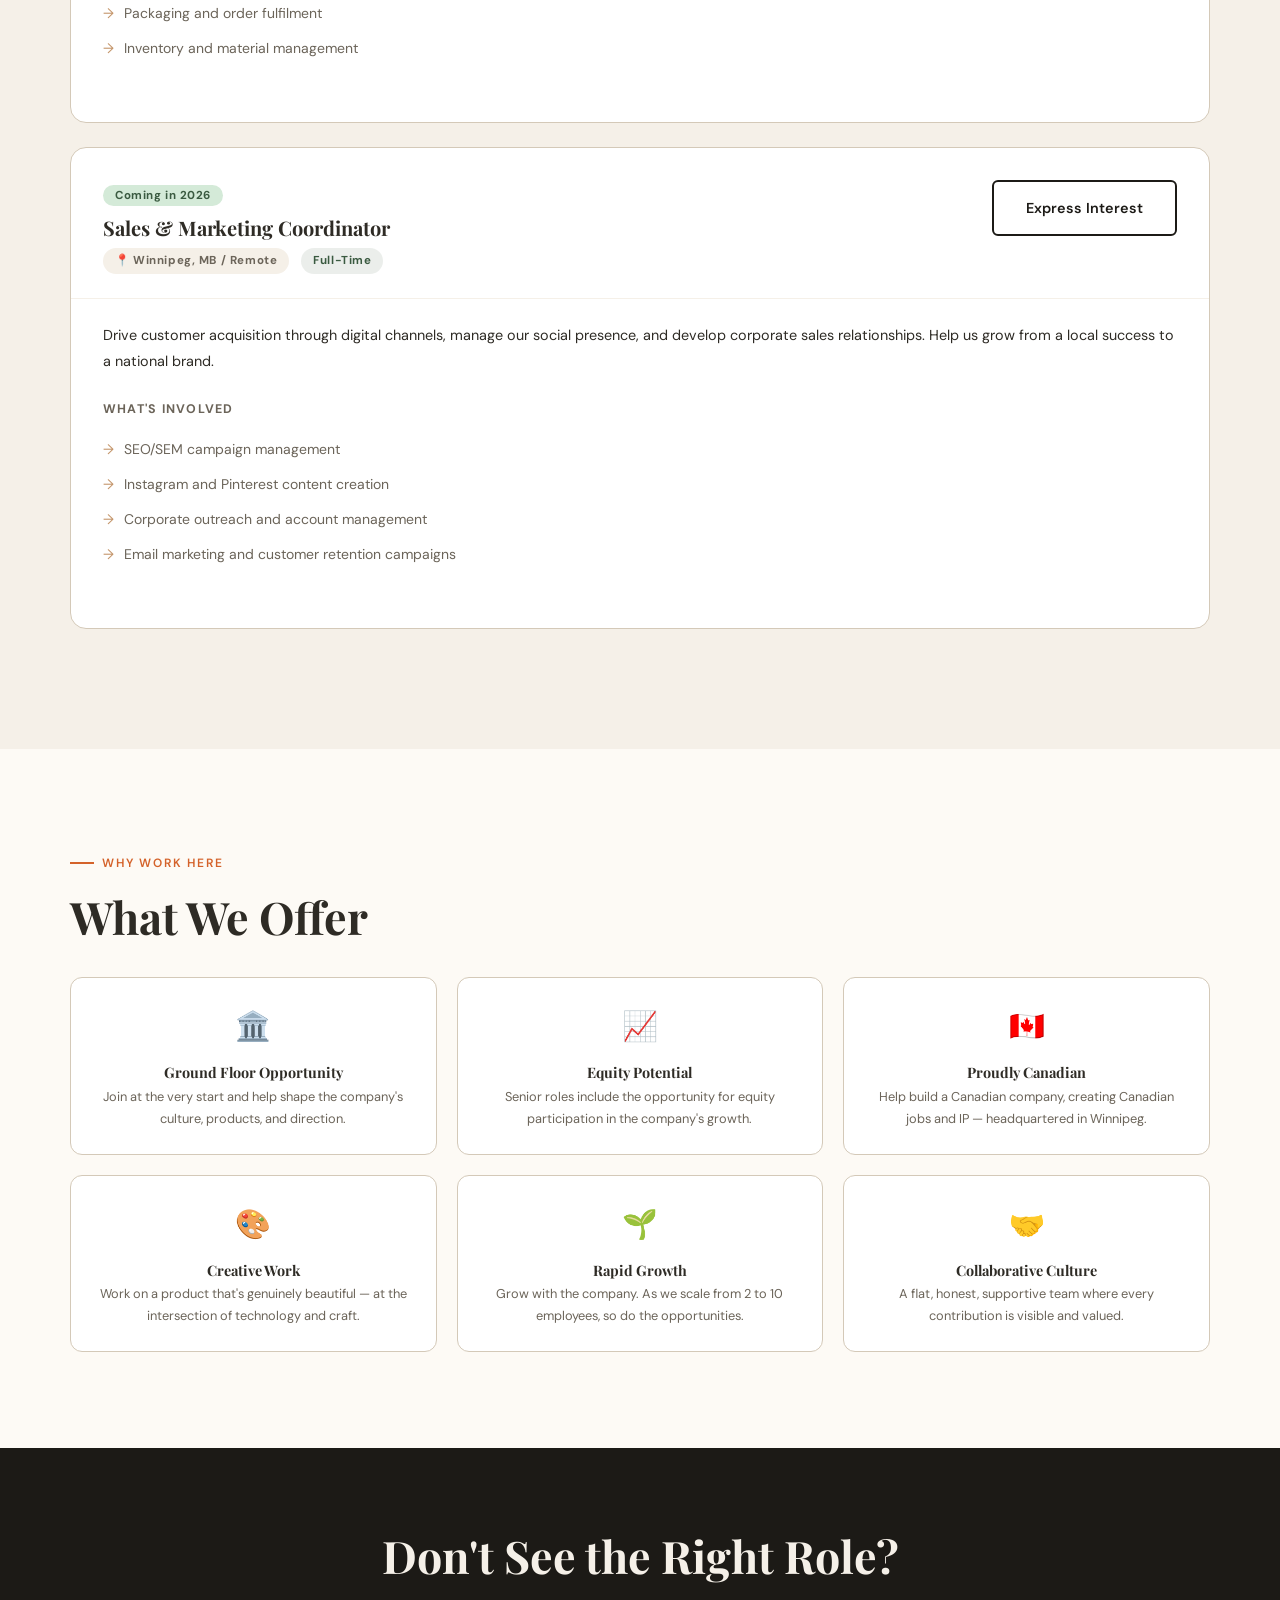
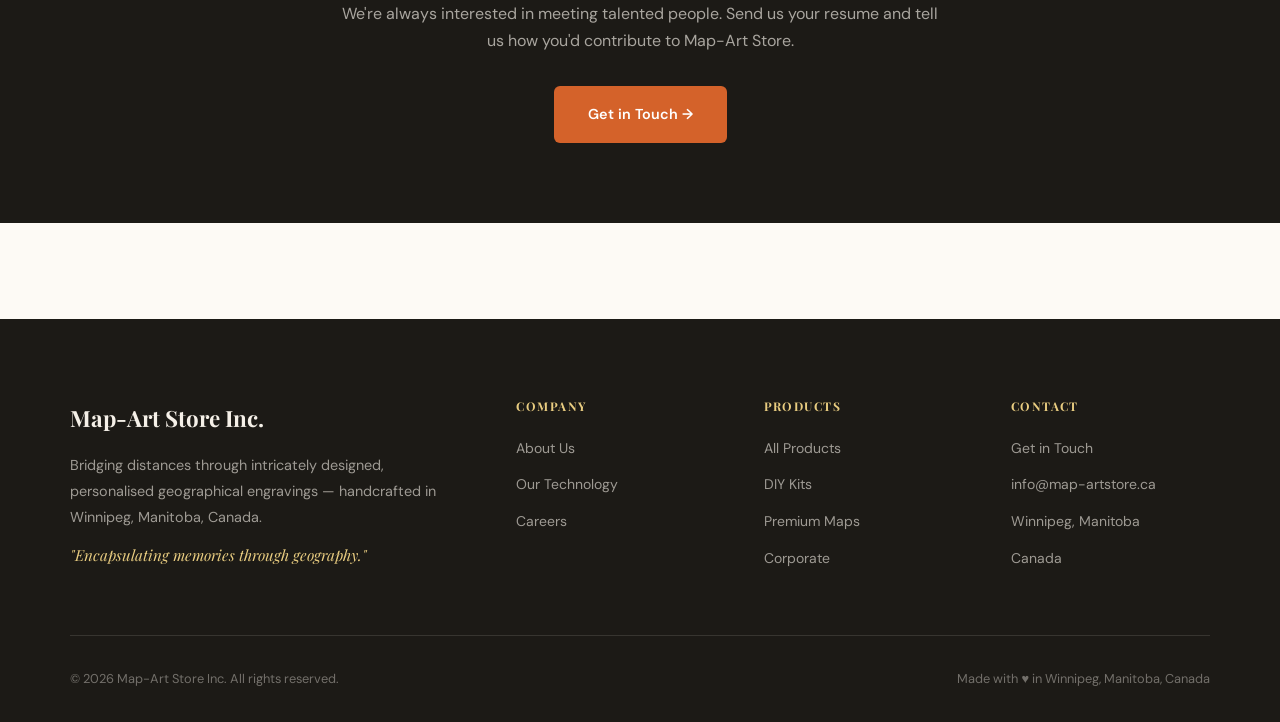
==== commit 52e566e1: "Update job tags to reflect 'Coming in 2026'" ====
--- a/careers.html
+++ b/careers.html
@@ -197,7 +197,7 @@
       <div class="job-card">
         <div class="job-card-header">
           <div>
-            <span class="job-tag job-tag-type">Coming in 2025</span>
+            <span class="job-tag job-tag-type">Coming in 2026</span>
             <h3 style="margin-top:.5rem">Junior Developer / Technical Specialist</h3>
             <div class="job-meta">
               <span class="job-tag job-tag-loc">📍 Winnipeg, MB</span>
@@ -222,7 +222,7 @@
       <div class="job-card">
         <div class="job-card-header">
           <div>
-            <span class="job-tag job-tag-type">Coming in 2025</span>
+            <span class="job-tag job-tag-type">Coming in 2026</span>
             <h3 style="margin-top:.5rem">Production Specialist (Laser Cutting)</h3>
             <div class="job-meta">
               <span class="job-tag job-tag-loc">📍 Winnipeg, MB</span>
@@ -247,7 +247,7 @@
       <div class="job-card">
         <div class="job-card-header">
           <div>
-            <span class="job-tag job-tag-type">Coming in 2025</span>
+            <span class="job-tag job-tag-type">Coming in 2026</span>
             <h3 style="margin-top:.5rem">Sales &amp; Marketing Coordinator</h3>
             <div class="job-meta">
               <span class="job-tag job-tag-loc">📍 Winnipeg, MB / Remote</span>
